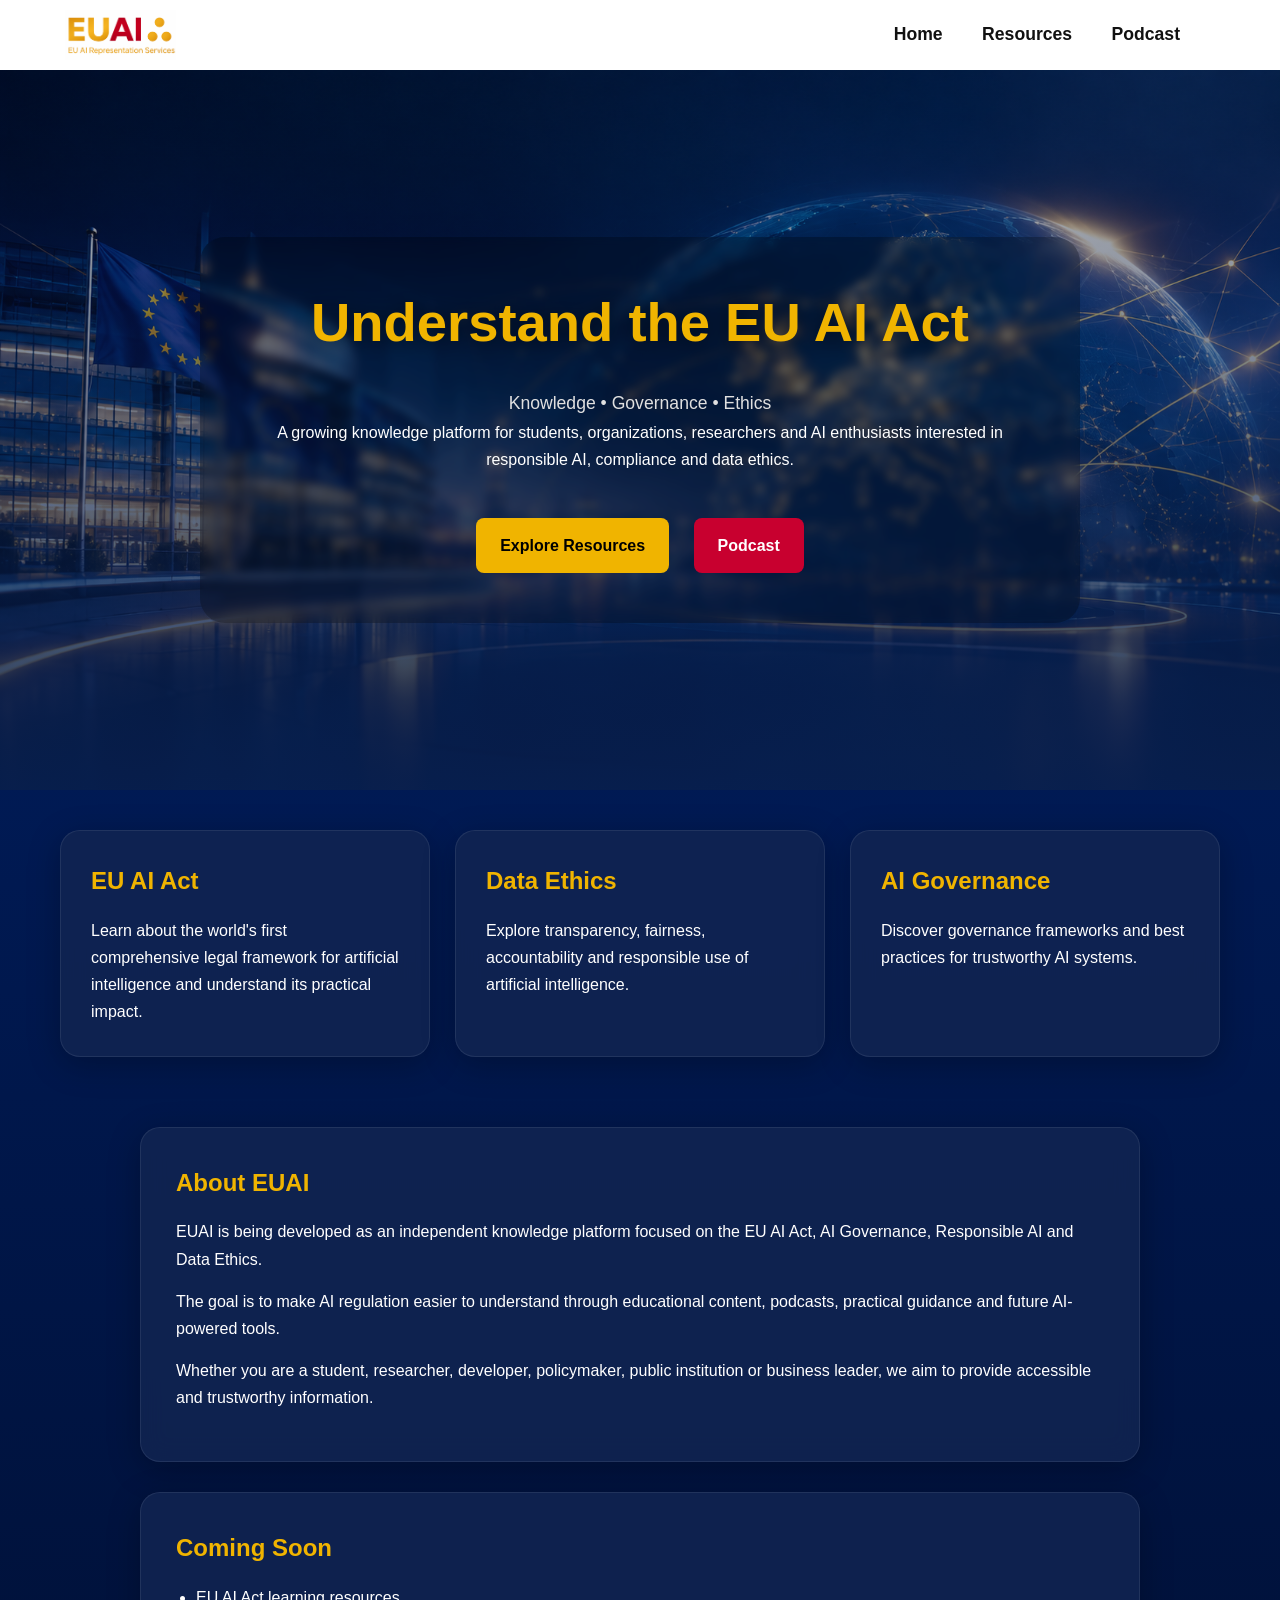
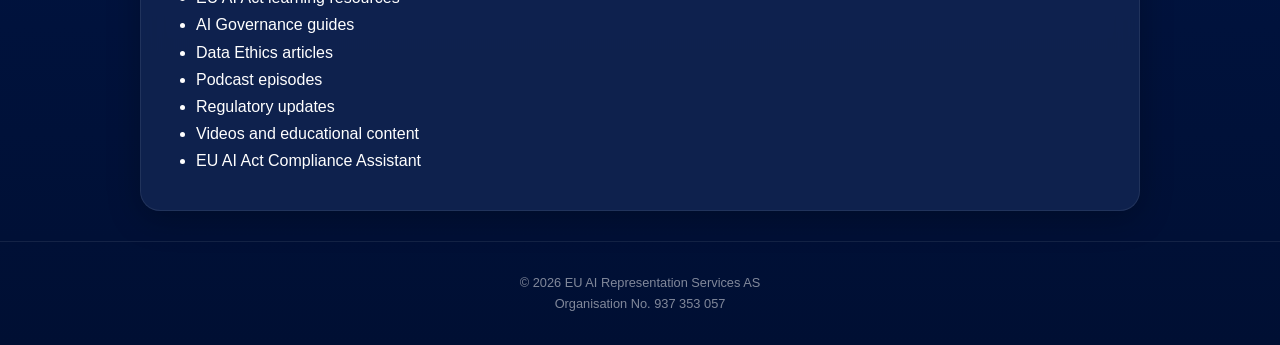
==== index.html @ 20225608 "Improved website styling 3" ====
<!DOCTYPE html>
<html lang="en">

<head>
    <meta charset="UTF-8">
    <meta name="viewport" content="width=device-width, initial-scale=1.0">
    <title>EUAI - Understanding the EU AI Act</title>

    <link rel="stylesheet" href="style.css">
</head>

<body>

    <nav>
        <div class="nav-container">

            <div class="brand">
                <img src="images/Logo.png" alt="EIAI Logo" class="nav-logo">
            </div>

            <div class="menu">

                <a href="index.html">Home</a>

                <a href="resources.html">Resources</a>

                <a href="podcast.html">Podcast</a>

                <a href="contact.html"></a>

            </div>

        </div>
    </nav>

    <header class="hero">

        <div class="hero-content">

            <h1>Understand the EU AI Act</h1>

            <p class="subtitle">
                Knowledge • Governance • Ethics
            </p>

            <p>
                A growing knowledge platform for students, organizations,
                researchers and AI enthusiasts interested in responsible AI,
                compliance and data ethics.
            </p>

            <div class="hero-buttons">

                <a href="resources.html" class="btn-primary">
                    Explore Resources
                </a>

                <a href="resources.html" class="btn-secondary">
                    Podcast
                </a>

            </div>

        </div>

    </header>

    <section class="cards">

        <div class="card">
            <h2>EU AI Act</h2>
            <p>
                Learn about the world's first comprehensive legal framework
                for artificial intelligence and understand its practical impact.
            </p>
        </div>

        <div class="card">
            <h2>Data Ethics</h2>
            <p>
                Explore transparency, fairness, accountability and responsible
                use of artificial intelligence.
            </p>
        </div>

        <div class="card">
            <h2>AI Governance</h2>
            <p>
                Discover governance frameworks and best practices for
                trustworthy AI systems.
            </p>
        </div>

    </section>

    <section class="content">

        <h2>About EUAI</h2>

        <p>
            EUAI is being developed as an independent knowledge platform focused
            on the EU AI Act, AI Governance, Responsible AI and Data Ethics.
        </p>

        <p>
            The goal is to make AI regulation easier to understand through
            educational content, podcasts, practical guidance and future
            AI-powered tools.
        </p>

        <p>
            Whether you are a student, researcher, developer, policymaker,
            public institution or business leader, we aim to provide
            accessible and trustworthy information.
        </p>

    </section>

    <section class="content">

        <h2>Coming Soon</h2>

        <ul>
            <li>EU AI Act learning resources</li>
            <li>AI Governance guides</li>
            <li>Data Ethics articles</li>
            <li>Podcast episodes</li>
            <li>Regulatory updates</li>
            <li>Videos and educational content</li>
            <li>EU AI Act Compliance Assistant</li>
        </ul>

    </section>

    <footer>
        <p>© 2026 EU AI Representation Services AS</p>
        <p>Organisation No. 937 353 057</p>
    </footer>


</body>

</html>
---- style.css ----
* {
    margin: 0;
    padding: 0;
    box-sizing: border-box;
}

body {
    font-family: "Segoe UI", Arial, sans-serif;

    background: linear-gradient(
        180deg,
        #00133d 0%,
        #001a54 40%,
        #000f33 100%
    );

    color: white;

    line-height: 1.7;
}

/* NAVIGATION */

nav {
    background: #ffffff;
}

.nav-container {
    max-width: 1200px;
    margin: auto;
    padding: 10px 25px;

    display: flex;
    justify-content: space-between;
    align-items: center;
}

.nav-logo {
    height: 50px;
    width: auto;

    display: block;
}

.menu a {
    text-decoration: none;
    color: #111111;
    margin-left: 35px;
    font-weight: 600;
    font-size: 1.1rem;
}

/* HERO */

.hero {
    min-height: 80vh;

    display: flex;
    justify-content: center;
    align-items: center;

    text-align: center;

    background-image:
        linear-gradient(
            rgba(0,0,0,0.25),
            rgba(8,32,80,0.9)
        ),
        url("images/Bakgrunn.png");

    background-size: cover;
    background-position: center;
    background-repeat: no-repeat;

    padding: 80px 20px;
}

.hero-content {
    background: rgba(0, 0, 0, 0.25);

    padding: 40px;

    border-radius: 25px;

    backdrop-filter: blur(4px);
}

.hero h1 {
    font-size: 3.4rem;
    color: #f0b400;
    margin-bottom: 20px;

    text-shadow: 0 2px 20px rgba(0,0,0,0.5);
}

.subtitle {
    font-size: 1.1rem;
    color: #e0e0e0;
    margin-bottom: 20px;
}

.hero p {
    max-width: 800px;
    margin: auto;
}

/* BUTTONS */

.hero-buttons {
    margin-top: 35px;
}

.btn-primary,
.btn-secondary {
    display: inline-block;

    padding: 14px 24px;

    text-decoration: none;

    border-radius: 8px;

    margin: 10px;

    font-weight: bold;
}

.btn-primary {
    background: #f0b400;
    color: black;
}

.btn-secondary {
    background: #c8002f;
    color: white;
}

/* CARDS */

.cards {
    max-width: 1200px;
    margin: auto;

    display: grid;
    grid-template-columns: repeat(auto-fit, minmax(250px, 1fr));

    gap: 25px;

    padding: 40px 20px;
}

.card {
    background: rgba(17, 37, 82, 0.85);

    backdrop-filter: blur(12px);

    border: 1px solid rgba(255, 255, 255, 0.08);

    padding: 30px;

    border-radius: 20px;

    box-shadow: 0 8px 32px rgba(0, 0, 0, 0.25);

    color: white;
}

.card h2 {
    color: #f0b400;
    margin-bottom: 15px;
}

/* CONTENT */

.content {
    max-width: 1000px;

    margin: 30px auto;

    padding: 35px;

    background: rgba(17, 37, 82, 0.85);

    backdrop-filter: blur(12px);

    border-radius: 20px;

    border: 1px solid rgba(255,255,255,0.08);

    box-shadow: 0 8px 32px rgba(0,0,0,0.25);

    color: white;
}

.content h2 {
    color: #f0b400;
    margin-bottom: 15px;
}

.content p {
    margin-bottom: 15px;
}

.content ul {
    padding-left: 20px;
}

/* FOOTER */

footer {
    text-align: center;

    color: rgba(255,255,255,0.5);

    font-size: 0.8rem;

    padding: 30px 20px;

    border-top: 1px solid rgba(255,255,255,0.08);
}

@media (max-width: 768px) {

    .hero h1 {
        font-size: 2rem;
    }

    .subtitle {
        font-size: 1rem;
    }

    .nav-container {
        flex-direction: column;
        text-align: center;
    }

    .menu {
        margin-top: 15px;
    }

    .menu a {
        display: inline-block;
        margin: 8px;
    }

    .hero-buttons a {
        display: block;
        margin: 5px auto;
        width: 150px;
    }

}
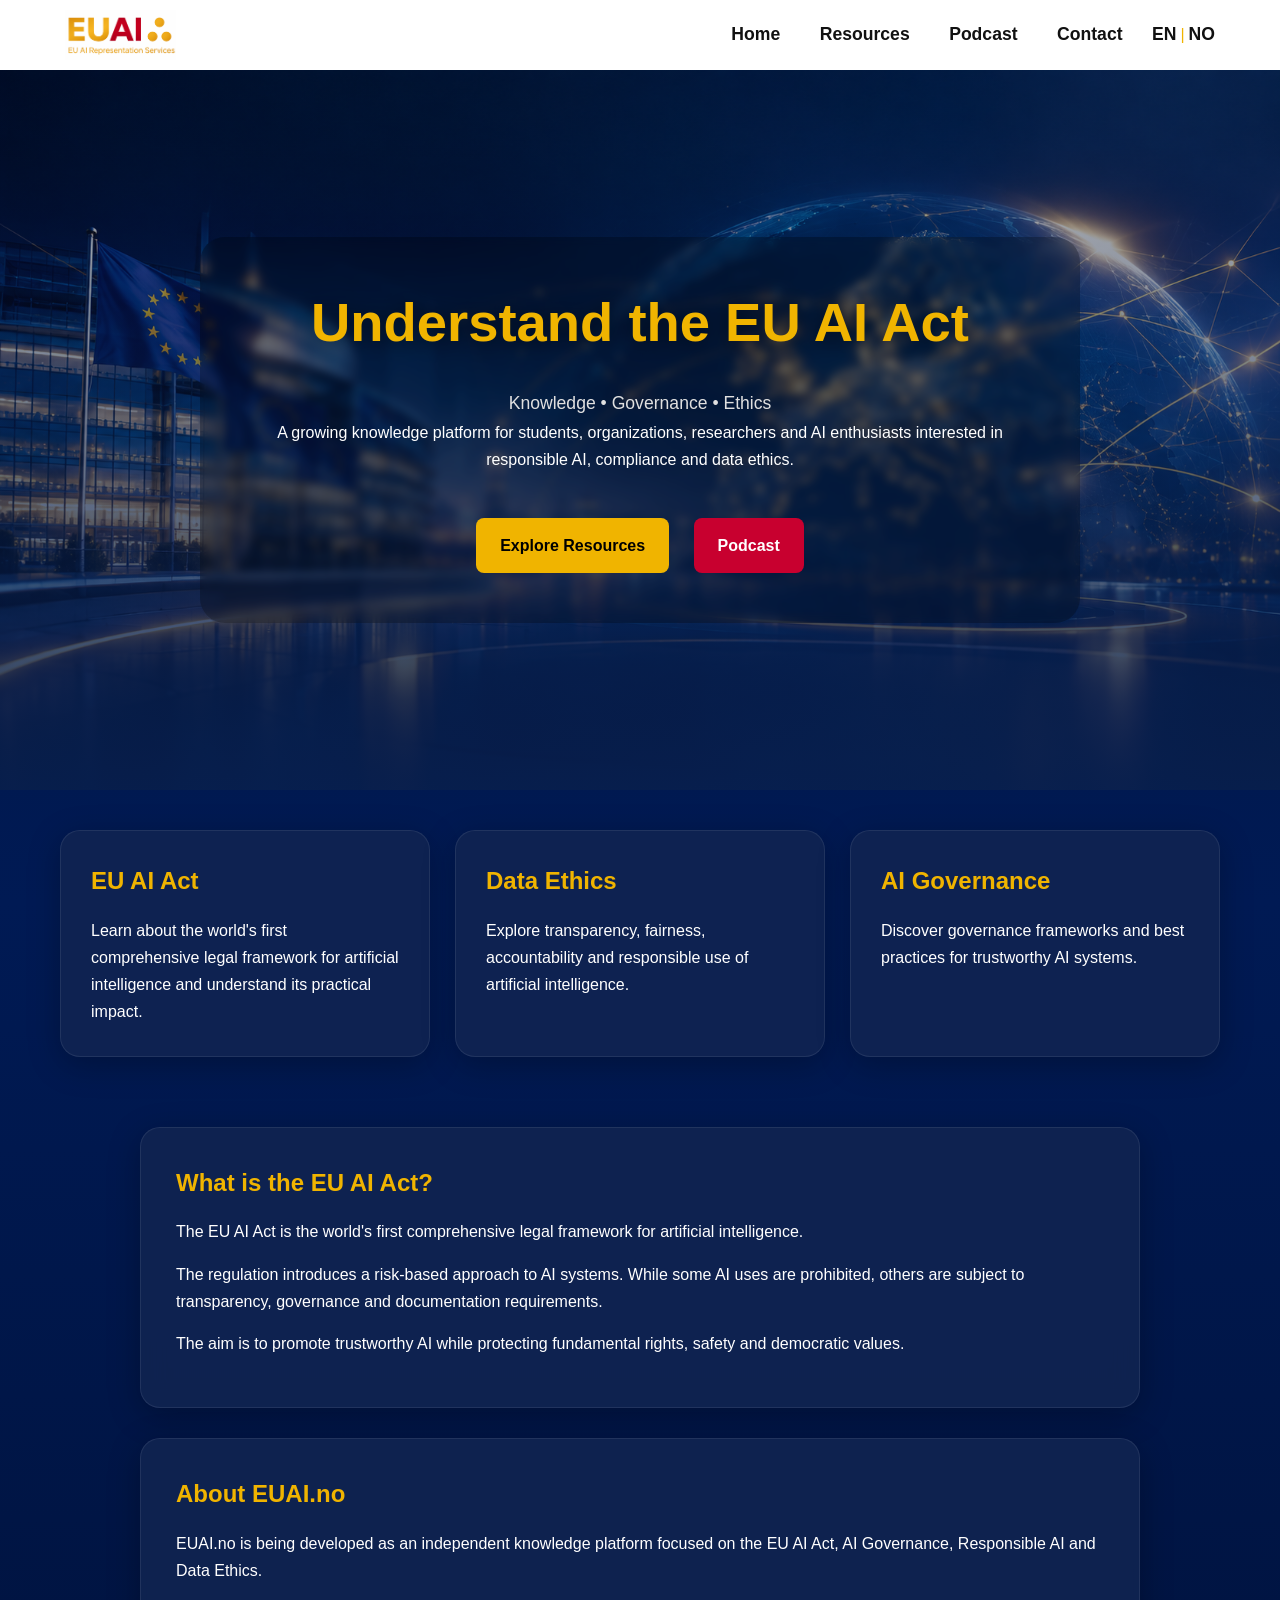
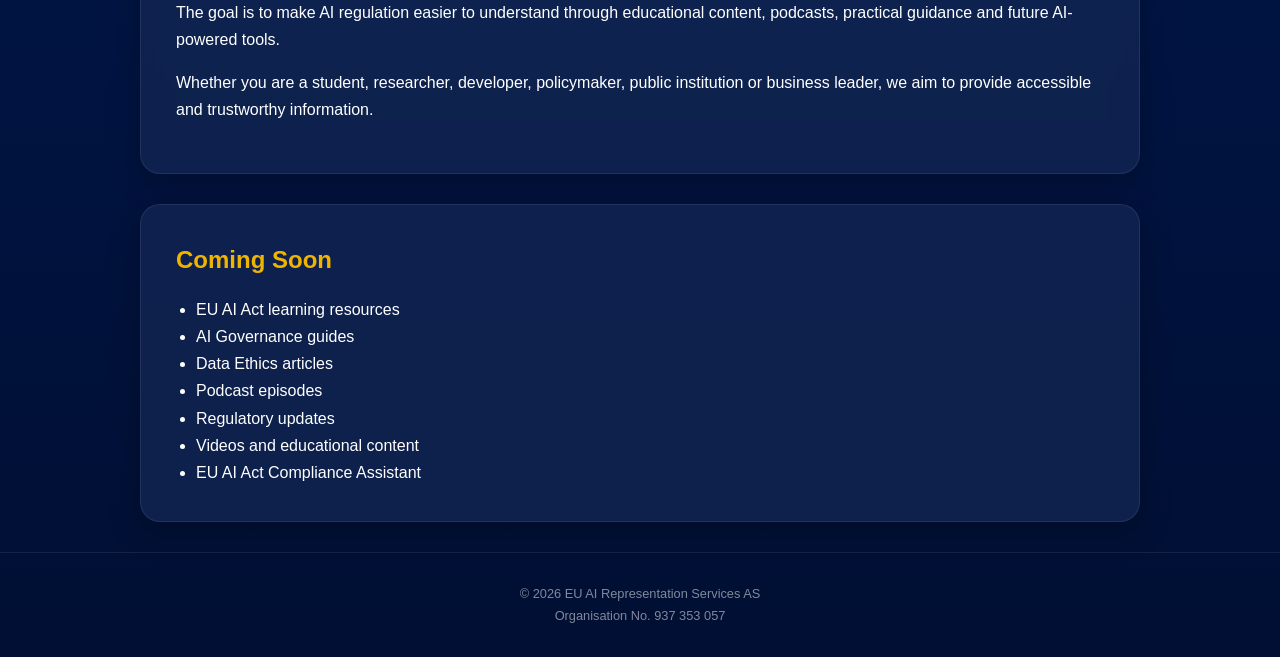
==== commit cd057165: "Added Norwegian homepage" ====
--- a/index.html
+++ b/index.html
@@ -26,9 +26,15 @@
 
                 <a href="podcast.html">Podcast</a>
 
-                <a href="contact.html"></a>
+                <a href="contact.html">Contact</a>
 
-            </div>
+                <span class="language-switch">
+                 <a href="index.html">EN</a>
+                 <span class="separator">|</span>
+                 <a href="index-no.html">NO</a>
+                </span>
+
+            </div> 
 
         </div>
     </nav>
@@ -95,10 +101,32 @@
 
     <section class="content">
 
-        <h2>About EUAI</h2>
+        <h2>What is the EU AI Act?</h2>
 
         <p>
-            EUAI is being developed as an independent knowledge platform focused
+            The EU AI Act is the world's first comprehensive legal framework
+            for artificial intelligence.
+        </p>
+
+        <p>
+            The regulation introduces a risk-based approach to AI systems.
+            While some AI uses are prohibited, others are subject to
+            transparency, governance and documentation requirements.
+        </p>
+
+        <p>
+            The aim is to promote trustworthy AI while protecting
+            fundamental rights, safety and democratic values.
+        </p>
+
+    </section>
+
+    <section class="content">
+
+        <h2>About EUAI.no</h2>
+
+        <p>
+            EUAI.no is being developed as an independent knowledge platform focused
             on the EU AI Act, AI Governance, Responsible AI and Data Ethics.
         </p>
 
--- a/style.css
+++ b/style.css
@@ -219,6 +219,23 @@
     border-top: 1px solid rgba(255,255,255,0.08);
 }
 
+.language-switch {
+    display: inline-flex;
+    align-items: center;
+    gap: 4px;
+
+    margin-left: 25px;
+}
+
+.language-switch a {
+    margin-left: 0;
+}
+
+.separator {
+    color: #f0b400;
+}
+
+
 @media (max-width: 768px) {
 
     .hero h1 {
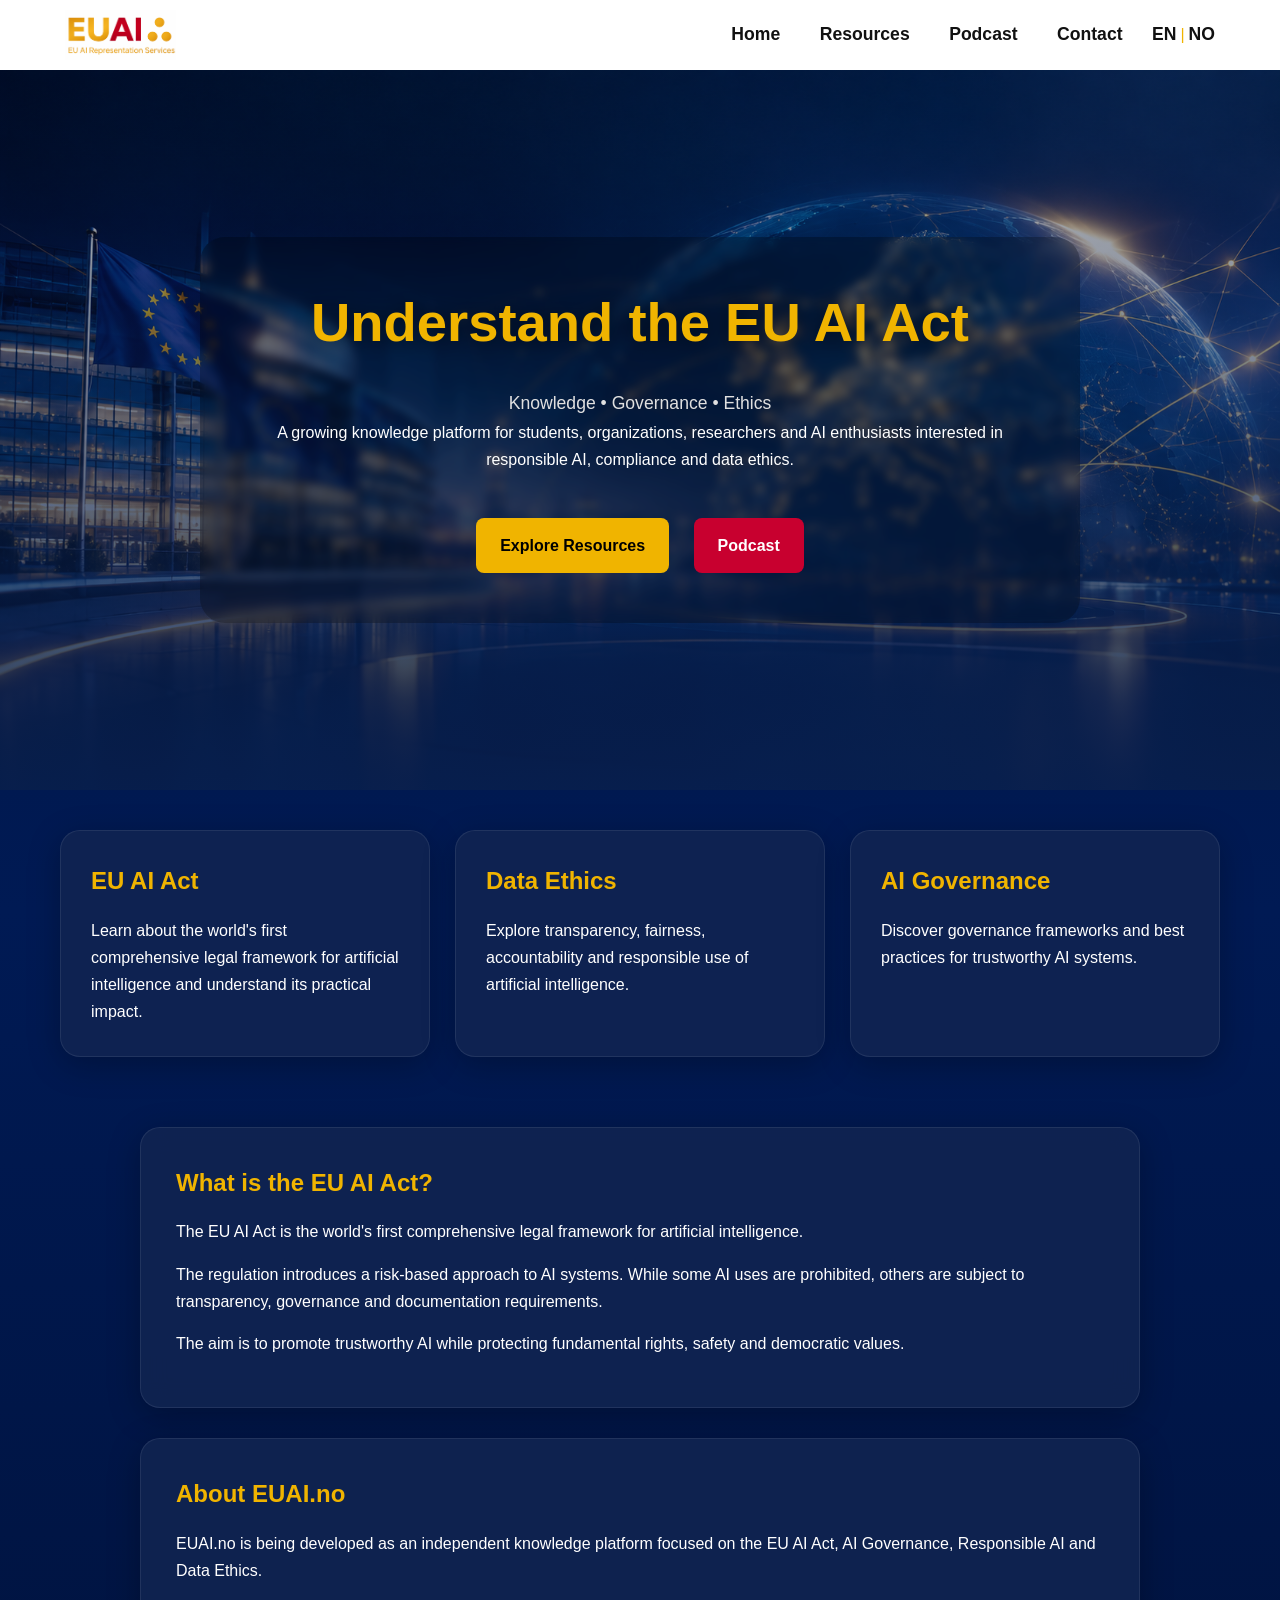
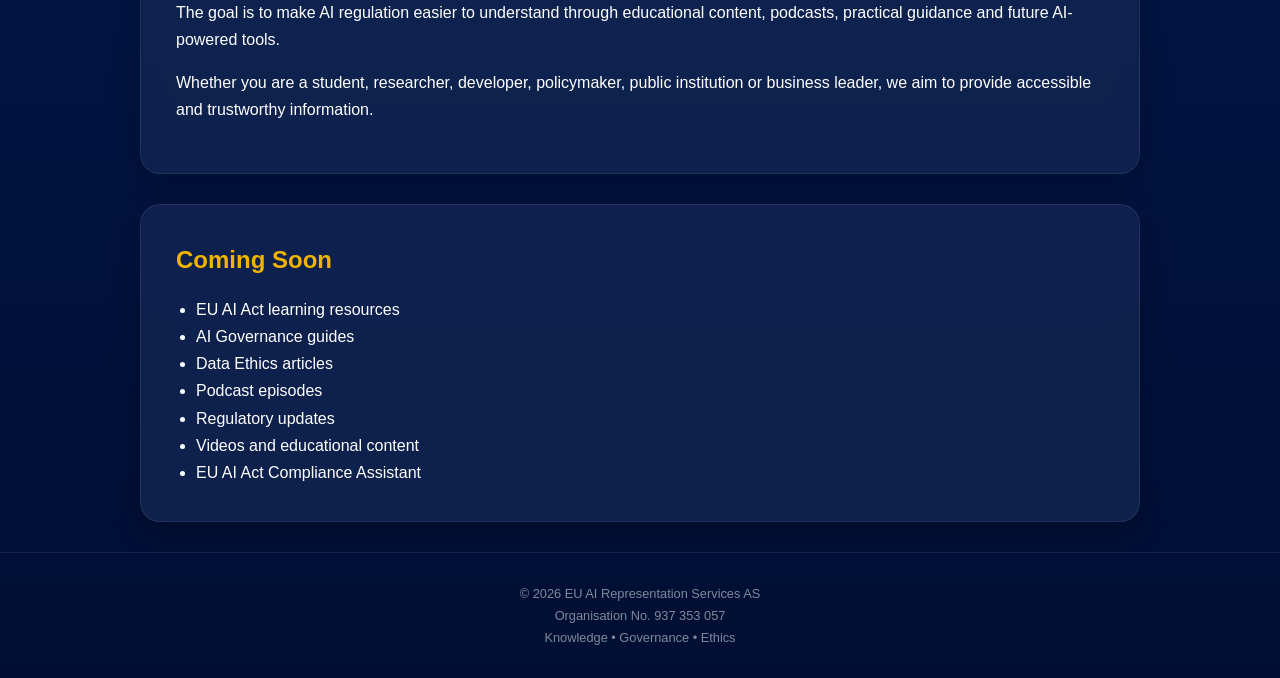
==== commit 35380857: "Added Norwegian homepage and EU AI Act section" ====
--- a/index.html
+++ b/index.html
@@ -61,7 +61,7 @@
                     Explore Resources
                 </a>
 
-                <a href="resources.html" class="btn-secondary">
+                <a href="podcast.html" class="btn-secondary">
                     Podcast
                 </a>
 
@@ -163,6 +163,7 @@
     <footer>
         <p>© 2026 EU AI Representation Services AS</p>
         <p>Organisation No. 937 353 057</p>
+        <p>Knowledge • Governance • Ethics</p>
     </footer>
 
 
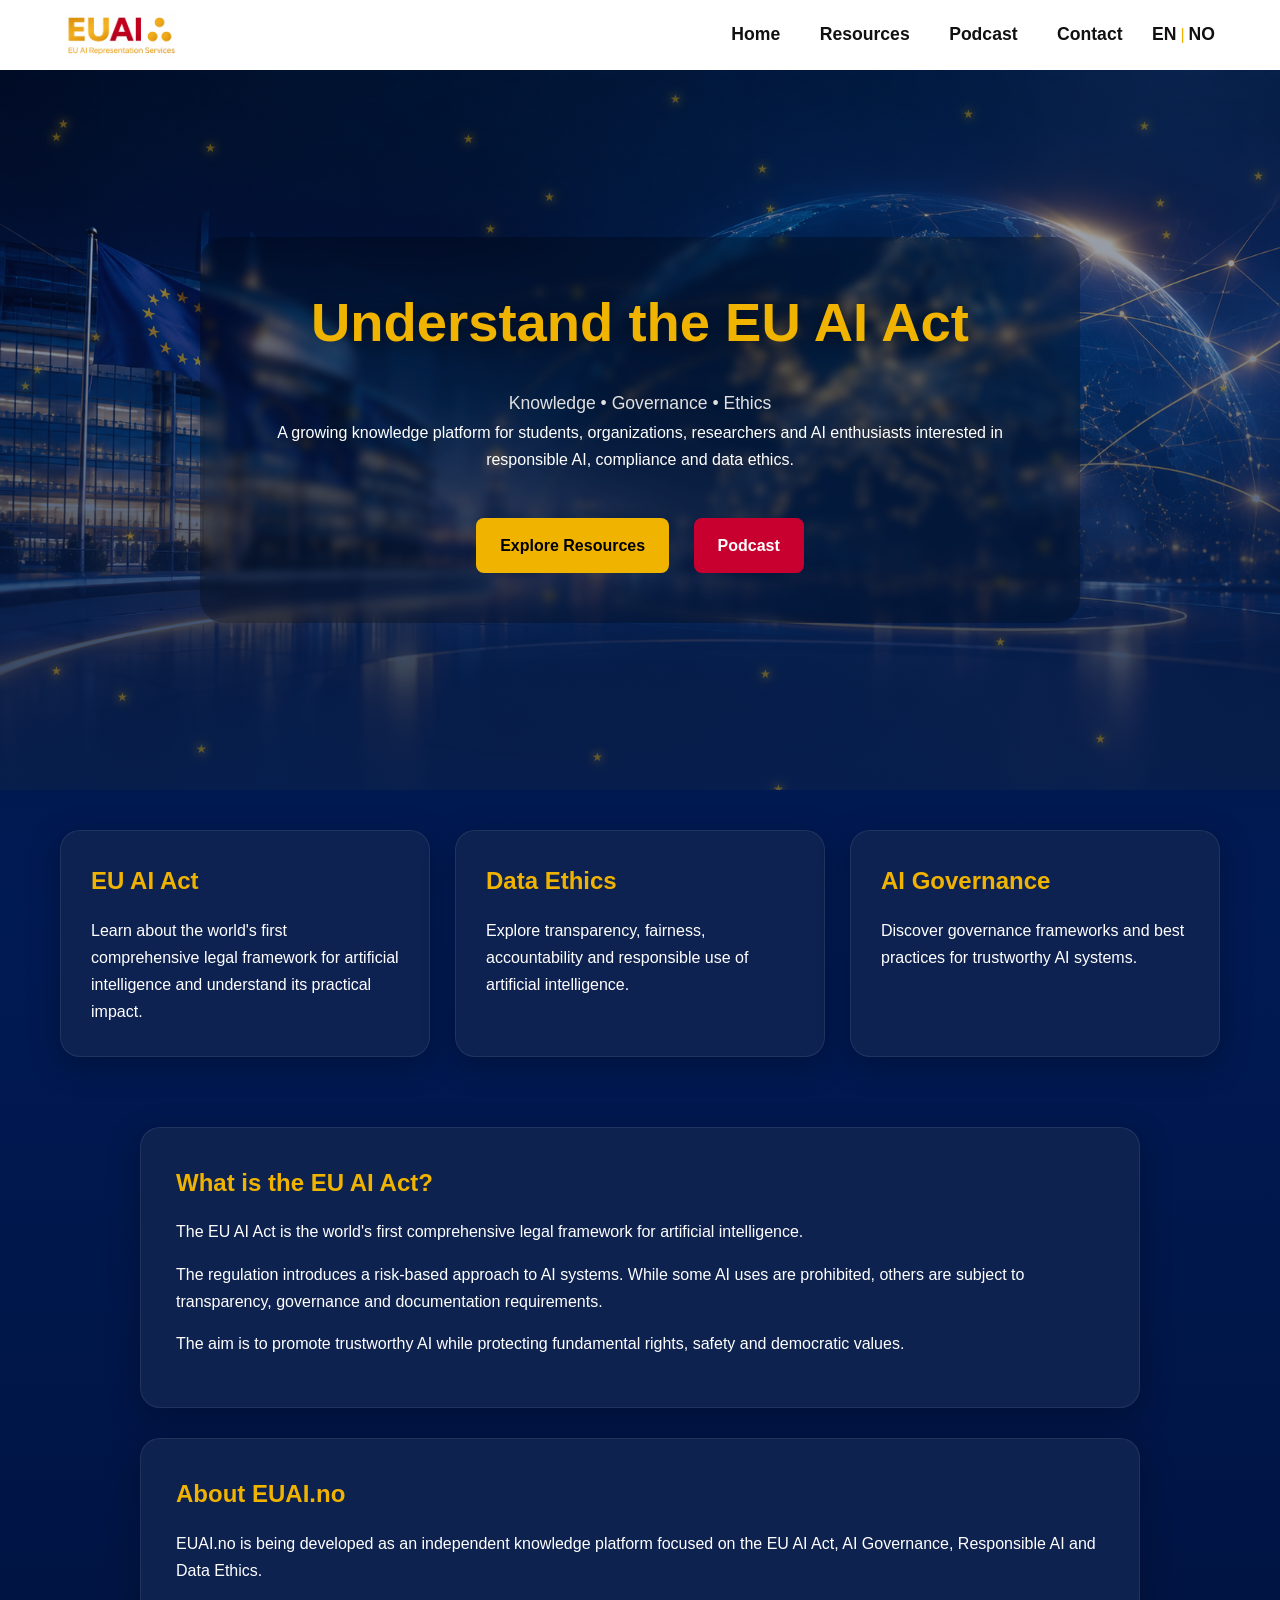
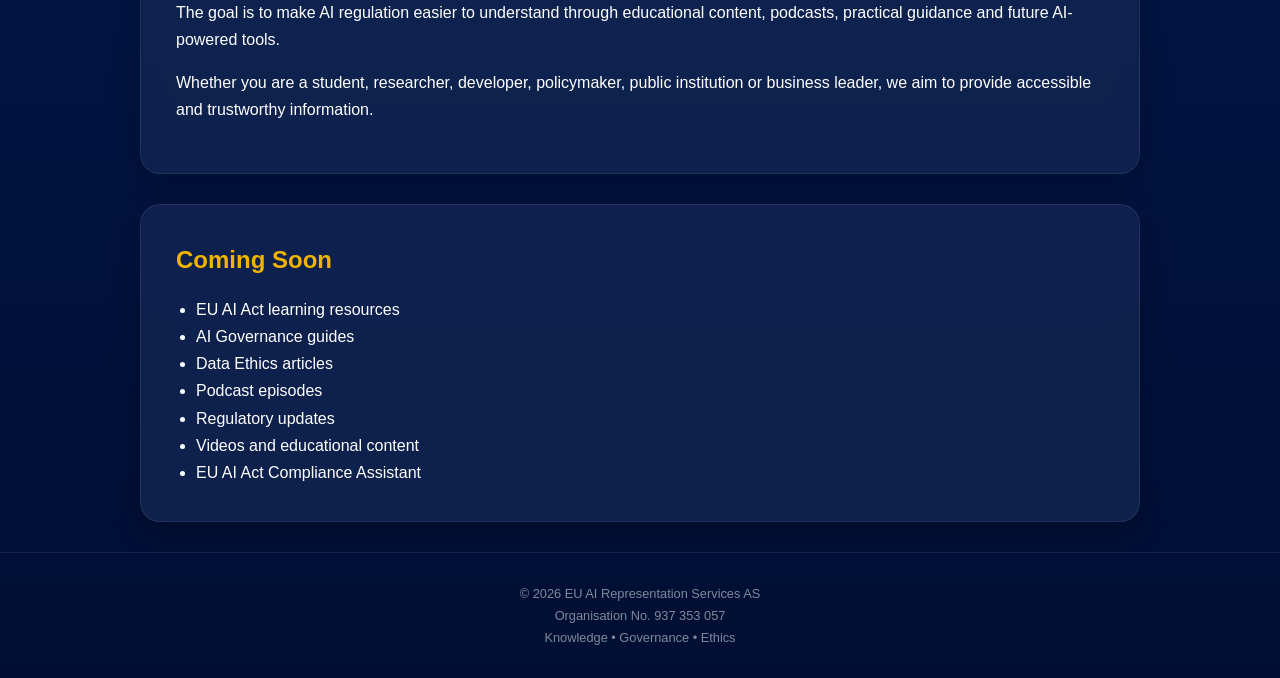
==== commit 9606e6cc: "Added animated EU stars and Norwegian homepage" ====
--- a/index.html
+++ b/index.html
@@ -41,6 +41,8 @@
 
     <header class="hero">
 
+        <div id="particles"></div>
+        
         <div class="hero-content">
 
             <h1>Understand the EU AI Act</h1>
@@ -166,6 +168,35 @@
         <p>Knowledge • Governance • Ethics</p>
     </footer>
 
+<script>
+
+const container =
+document.getElementById("particles");
+
+for (let i = 0; i < 40; i++) {
+
+    const particle =
+    document.createElement("div");
+
+    particle.classList.add("particle");
+    particle.innerHTML = "★";
+
+    particle.style.left =
+        Math.random() * 100 + "%";
+
+    particle.style.top =
+        Math.random() * 100 + "%";
+
+    particle.style.animationDuration =
+        (6 + Math.random() * 10) + "s";
+
+    particle.style.animationDelay =
+        Math.random() * 5 + "s";
+
+    container.appendChild(particle);
+}
+
+</script>
 
 </body>
 
--- a/style.css
+++ b/style.css
@@ -53,6 +53,8 @@
 /* HERO */
 
 .hero {
+    position: relative;
+
     min-height: 80vh;
 
     display: flex;
@@ -73,9 +75,28 @@
     background-repeat: no-repeat;
 
     padding: 80px 20px;
+
+    overflow: hidden;
+}
+#particles {
+    position: absolute;
+
+    top: 0;
+    left: 0;
+
+    width: 100%;
+    height: 100%;
+
+    z-index: 1;
+
+    pointer-events: none;
 }
 
 .hero-content {
+    position: relative;
+
+    z-index: 2;
+
     background: rgba(0, 0, 0, 0.25);
 
     padding: 40px;
@@ -266,4 +287,43 @@
         width: 150px;
     }
 
+}
+.particle {
+
+    position: absolute;
+
+    color: #f0b400;
+
+    font-size: 12px;
+
+    text-shadow:
+        0 0 8px #f0b400,
+        0 0 16px #f0b400;
+
+    opacity: 0.4;
+
+    animation: floatParticle linear infinite;
+}
+@keyframes floatParticle {
+
+    0% {
+        transform:
+            translateY(0px)
+            scale(1);
+
+        opacity: 0.2;
+    }
+
+    50% {
+        opacity: 0.5;
+    }
+
+    100% {
+        transform:
+            translateY(-50px)
+            scale(1.3);
+
+        opacity: 0.1;
+    }
+
 }
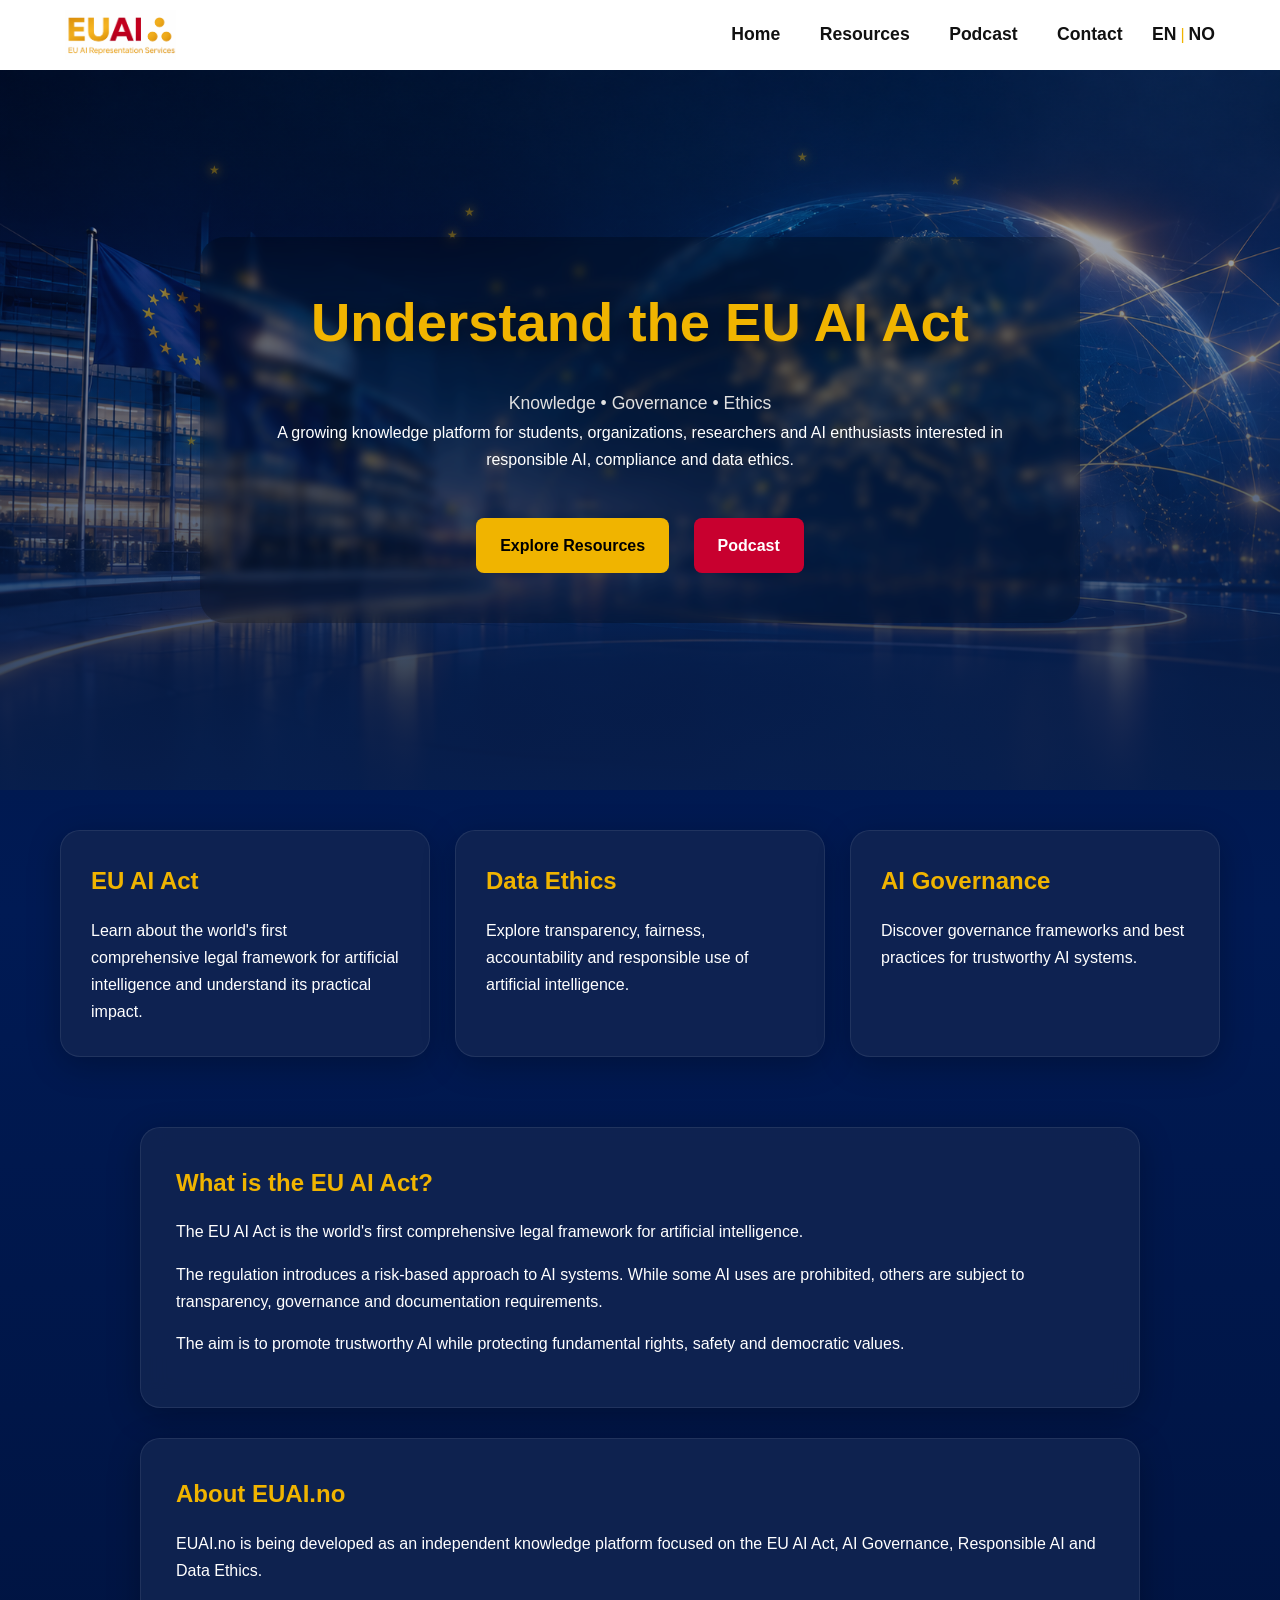
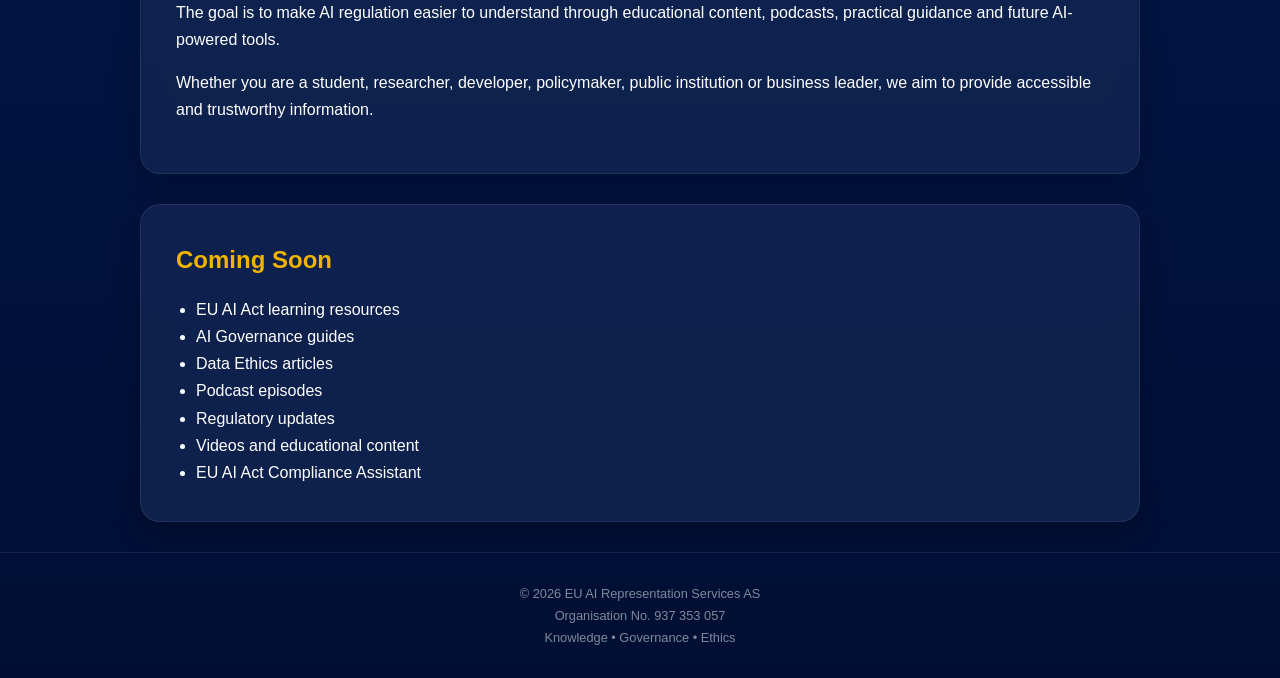
==== commit daf286bf: "Added EU star animation and Norwegian version" ====
--- a/index.html
+++ b/index.html
@@ -173,7 +173,7 @@
 const container =
 document.getElementById("particles");
 
-for (let i = 0; i < 40; i++) {
+for (let i = 0; i < 23; i++){
 
     const particle =
     document.createElement("div");
@@ -182,10 +182,10 @@
     particle.innerHTML = "★";
 
     particle.style.left =
-        Math.random() * 100 + "%";
+        (14 + Math.random() * 68) + "%";
 
     particle.style.top =
-        Math.random() * 100 + "%";
+        (10 + Math.random() * 50) + "%";
 
     particle.style.animationDuration =
         (6 + Math.random() * 10) + "s";
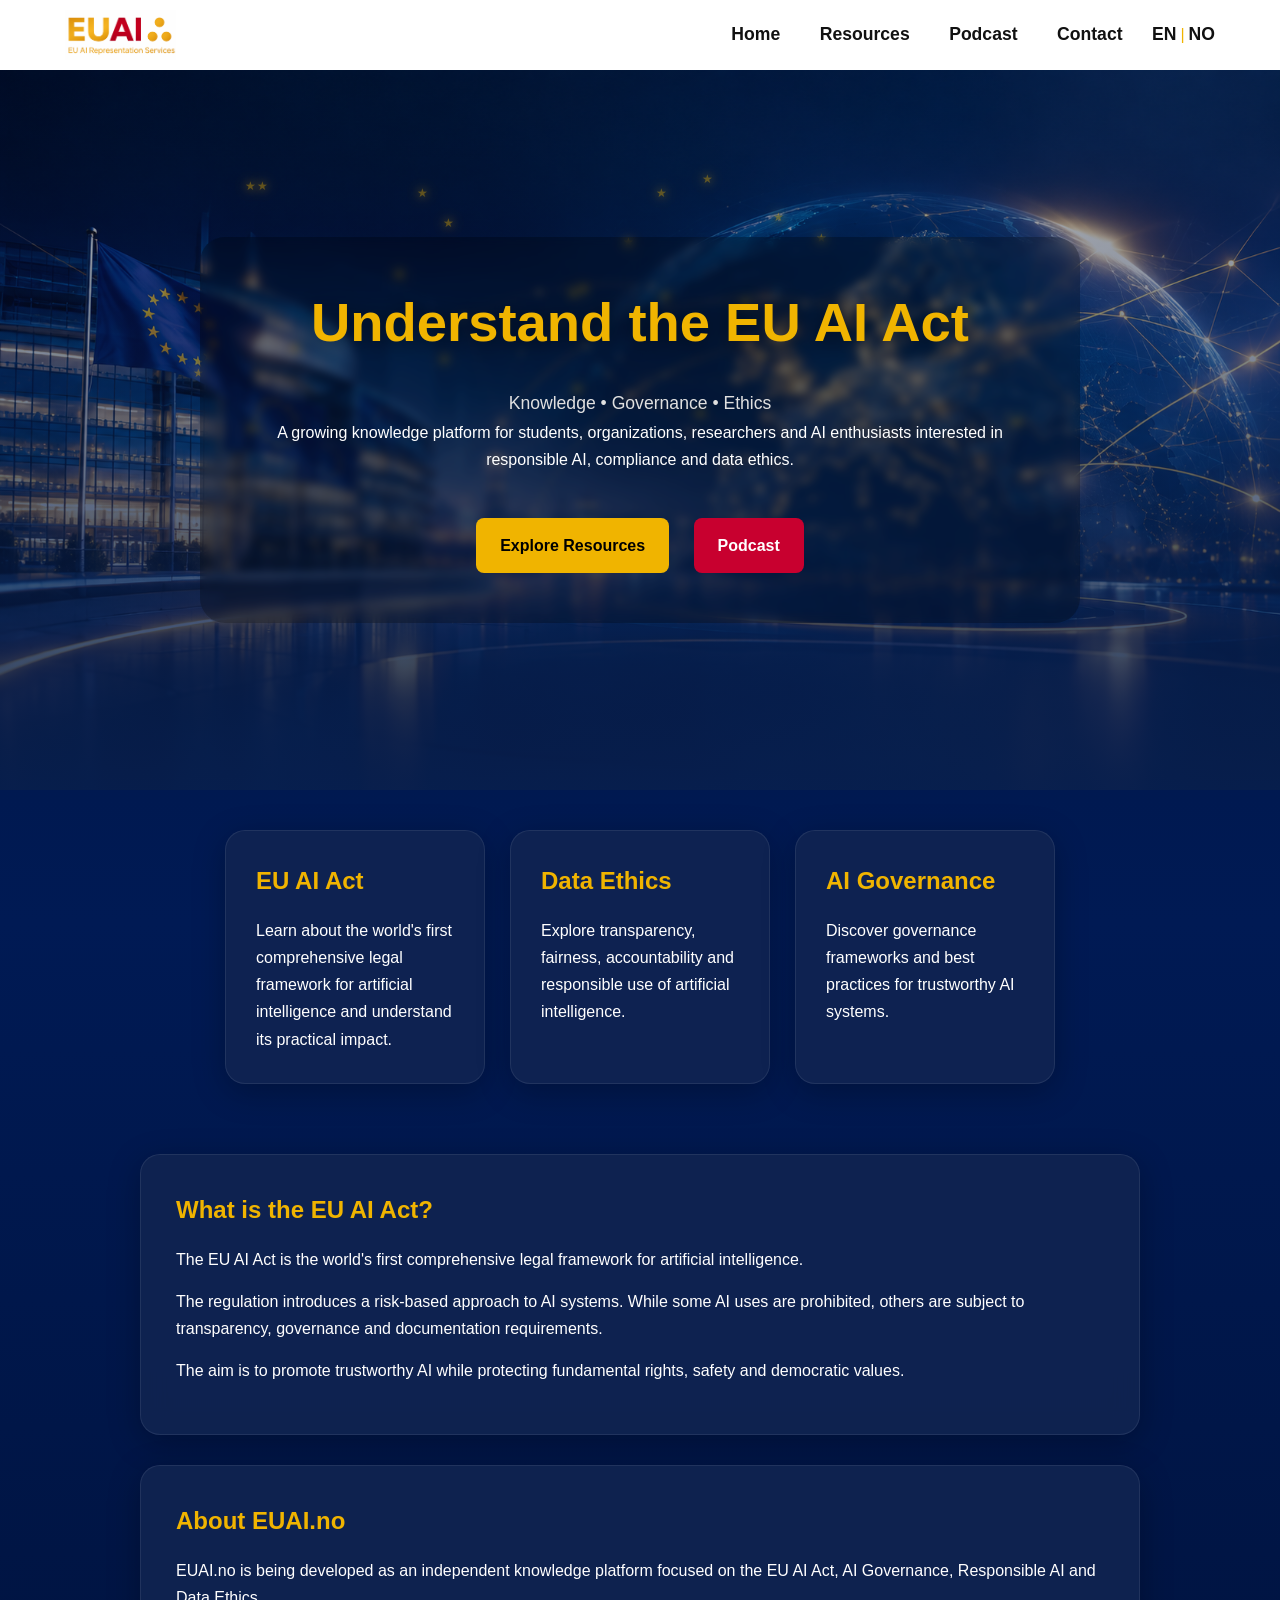
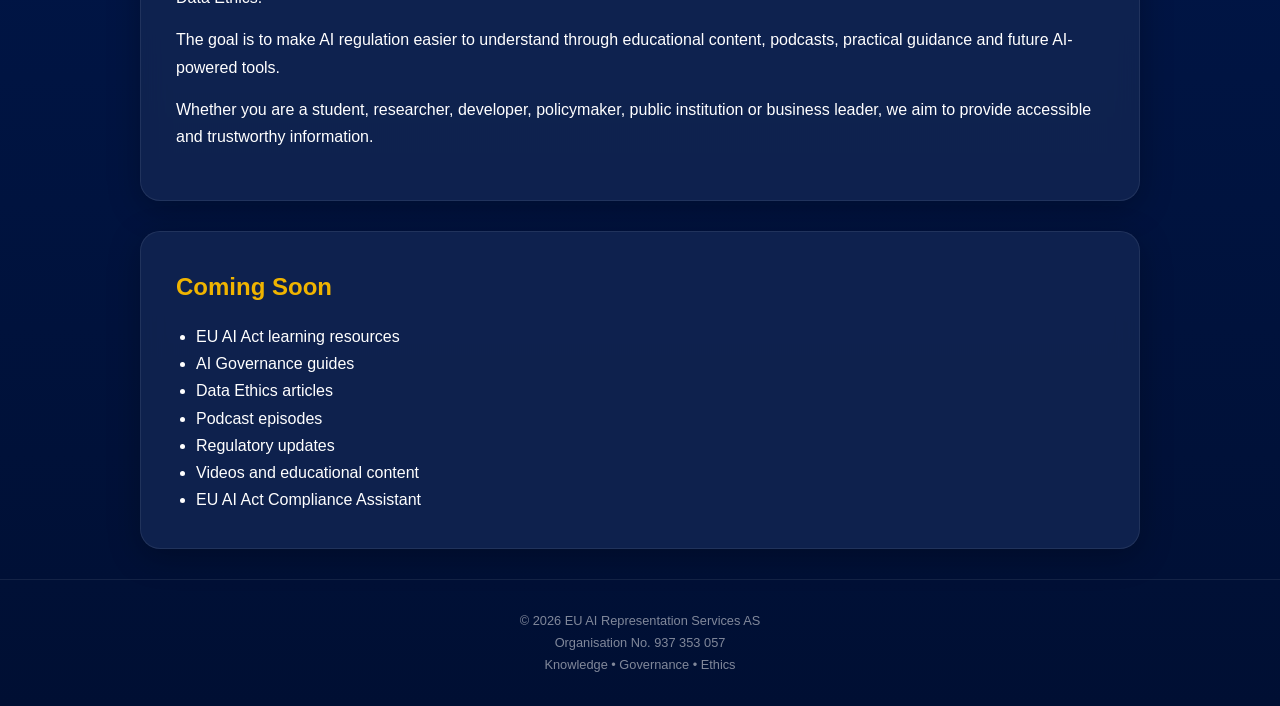
==== commit 1fd780cc: "Added favicon" ====
--- a/index.html
+++ b/index.html
@@ -7,6 +7,9 @@
     <title>EUAI - Understanding the EU AI Act</title>
 
     <link rel="stylesheet" href="style.css">
+    <link rel="icon"
+        type="image/png"
+        href="images/favicon.png">
 </head>
 
 <body>
--- a/style.css
+++ b/style.css
@@ -159,18 +159,26 @@
 /* CARDS */
 
 .cards {
+
     max-width: 1200px;
+
     margin: auto;
 
-    display: grid;
-    grid-template-columns: repeat(auto-fit, minmax(250px, 1fr));
+    padding: 40px 20px;
+
+    display: flex;
+
+    justify-content: center;
+
+    flex-wrap: wrap;
 
     gap: 25px;
-
-    padding: 40px 20px;
 }
 
 .card {
+
+    width: 260px;
+
     background: rgba(17, 37, 82, 0.85);
 
     backdrop-filter: blur(12px);
@@ -325,5 +333,71 @@
 
         opacity: 0.1;
     }
-
+}
+.card-link {
+    text-decoration: none;
+    color: inherit;
+    display: block;
+}
+.card-link:hover .card {
+
+    transform: translateY(-8px);
+
+    border-color: #f0b400;
+
+    box-shadow:
+        0 12px 40px rgba(240,180,0,0.20);
+
+    transition: all 0.3s ease;
+}
+.read-more {
+
+    color: #f0b400;
+
+    font-weight: bold;
+
+    margin-top: 20px;
+
+    letter-spacing: 0.5px;
+}
+.content-center {
+    text-align: center;
+}
+.resources-hero {
+
+    min-height: 30vh;
+
+    padding: 40px 20px;
+
+    background-image: none;
+
+    background:
+        linear-gradient(
+            180deg,
+            #00133d 0%,
+            #001a54 40%,
+            #000f33 100%
+        );
+}
+
+.resources-hero .hero-content {
+
+    padding: 20px 35px;
+}
+
+.resources-hero h1 {
+
+    font-size: 2.5rem;
+}
+.resources-intro {
+
+    max-width: 800px;
+
+    padding: 25px;
+
+    margin: 20px auto;
+}
+.content-center h2,
+.content-center p {
+    text-align: center;
 }
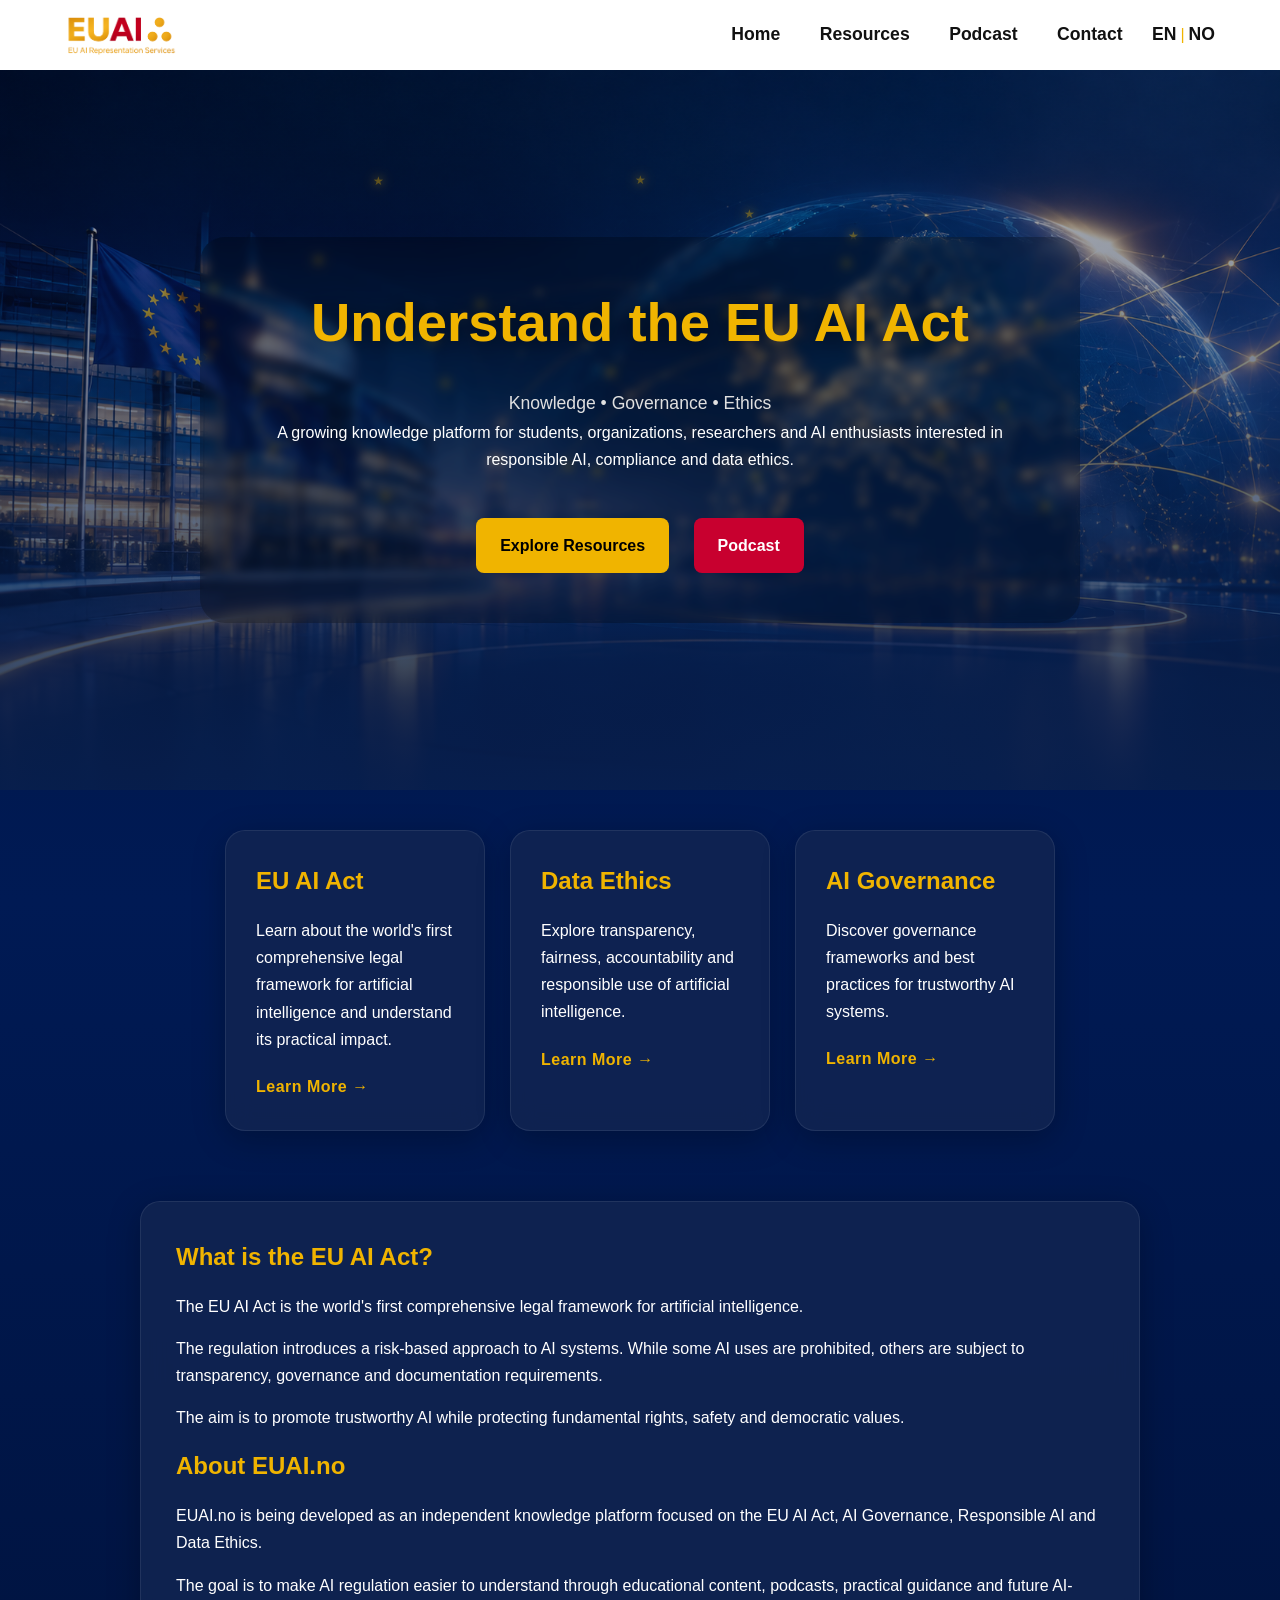
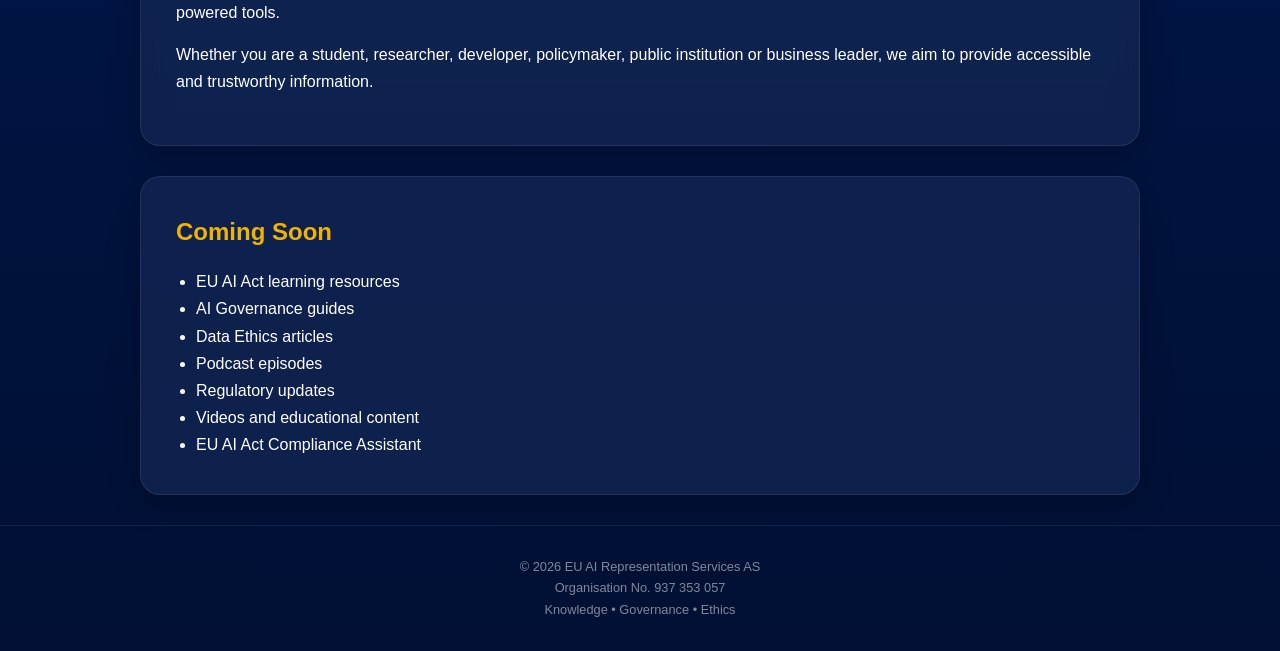
==== commit c91b6e24: "Added EU AI Act learning page and homepage navigation" ====
--- a/index.html
+++ b/index.html
@@ -18,7 +18,11 @@
         <div class="nav-container">
 
             <div class="brand">
-                <img src="images/Logo.png" alt="EIAI Logo" class="nav-logo">
+                <a href="index.html">
+                    <img src="images/Logo.png"
+                     alt="EUAI Logo"
+                     class="nav-logo">
+                </a>
             </div>
 
             <div class="menu">
@@ -76,32 +80,45 @@
 
     </header>
 
-    <section class="cards">
-
+<section class="cards">
+
+    <a href="eu-ai-act.html" class="card-link">
         <div class="card">
             <h2>EU AI Act</h2>
             <p>
                 Learn about the world's first comprehensive legal framework
                 for artificial intelligence and understand its practical impact.
             </p>
-        </div>
-
+            <p class="read-more">
+                Learn More →
+            </p>
+        </div>
+    </a>
+
+    <a href="data-ethics.html" class="card-link">
         <div class="card">
             <h2>Data Ethics</h2>
             <p>
                 Explore transparency, fairness, accountability and responsible
                 use of artificial intelligence.
             </p>
-        </div>
-
+            <p class="read-more">
+                Learn More →
+            </p>
+        </div>
+    </a>
+    <a href="ai-governance.html" class="card-link">
         <div class="card">
             <h2>AI Governance</h2>
             <p>
                 Discover governance frameworks and best practices for
                 trustworthy AI systems.
             </p>
-        </div>
-
+            <p class="read-more">
+                Learn More →
+            </p>
+        </div>
+    </a>
     </section>
 
     <section class="content">
@@ -124,9 +141,7 @@
             fundamental rights, safety and democratic values.
         </p>
 
-    </section>
-
-    <section class="content">
+
 
         <h2>About EUAI.no</h2>
 
--- a/style.css
+++ b/style.css
@@ -400,4 +400,84 @@
 .content-center h2,
 .content-center p {
     text-align: center;
+}
+form {
+
+    display: flex;
+
+    flex-direction: column;
+
+    gap: 15px;
+}
+input,
+textarea {
+
+    width: 100%;
+
+    padding: 15px;
+
+    border-radius: 10px;
+
+    border: 1px solid rgba(255,255,255,0.1);
+
+    background: rgba(255,255,255,0.05);
+
+    color: white;
+
+    font-size: 1rem;
+}
+input::placeholder,
+textarea::placeholder {
+
+    color: rgba(255,255,255,0.6);
+}
+textarea {
+
+    resize: vertical;
+}
+form .btn-primary {
+
+    width: fit-content;
+
+    border: none;
+
+    cursor: pointer;
+}
+form {
+
+    display: flex !important;
+
+    flex-direction: column !important;
+
+    width: 100%;
+}
+
+form input,
+form textarea {
+
+    width: 100% !important;
+}
+
+form button {
+
+    width: 100%;
+}
+blockquote {
+
+    margin: 25px 0 25px 25px;
+
+    padding-left: 20px;
+
+    border-left: 3px solid #f0b400;
+
+    font-size: 1.0rem;
+
+    font-style: italic;
+
+    line-height: 1.8;
+
+    color: white;
+}
+.cards .card {
+    height: 100%;
 }
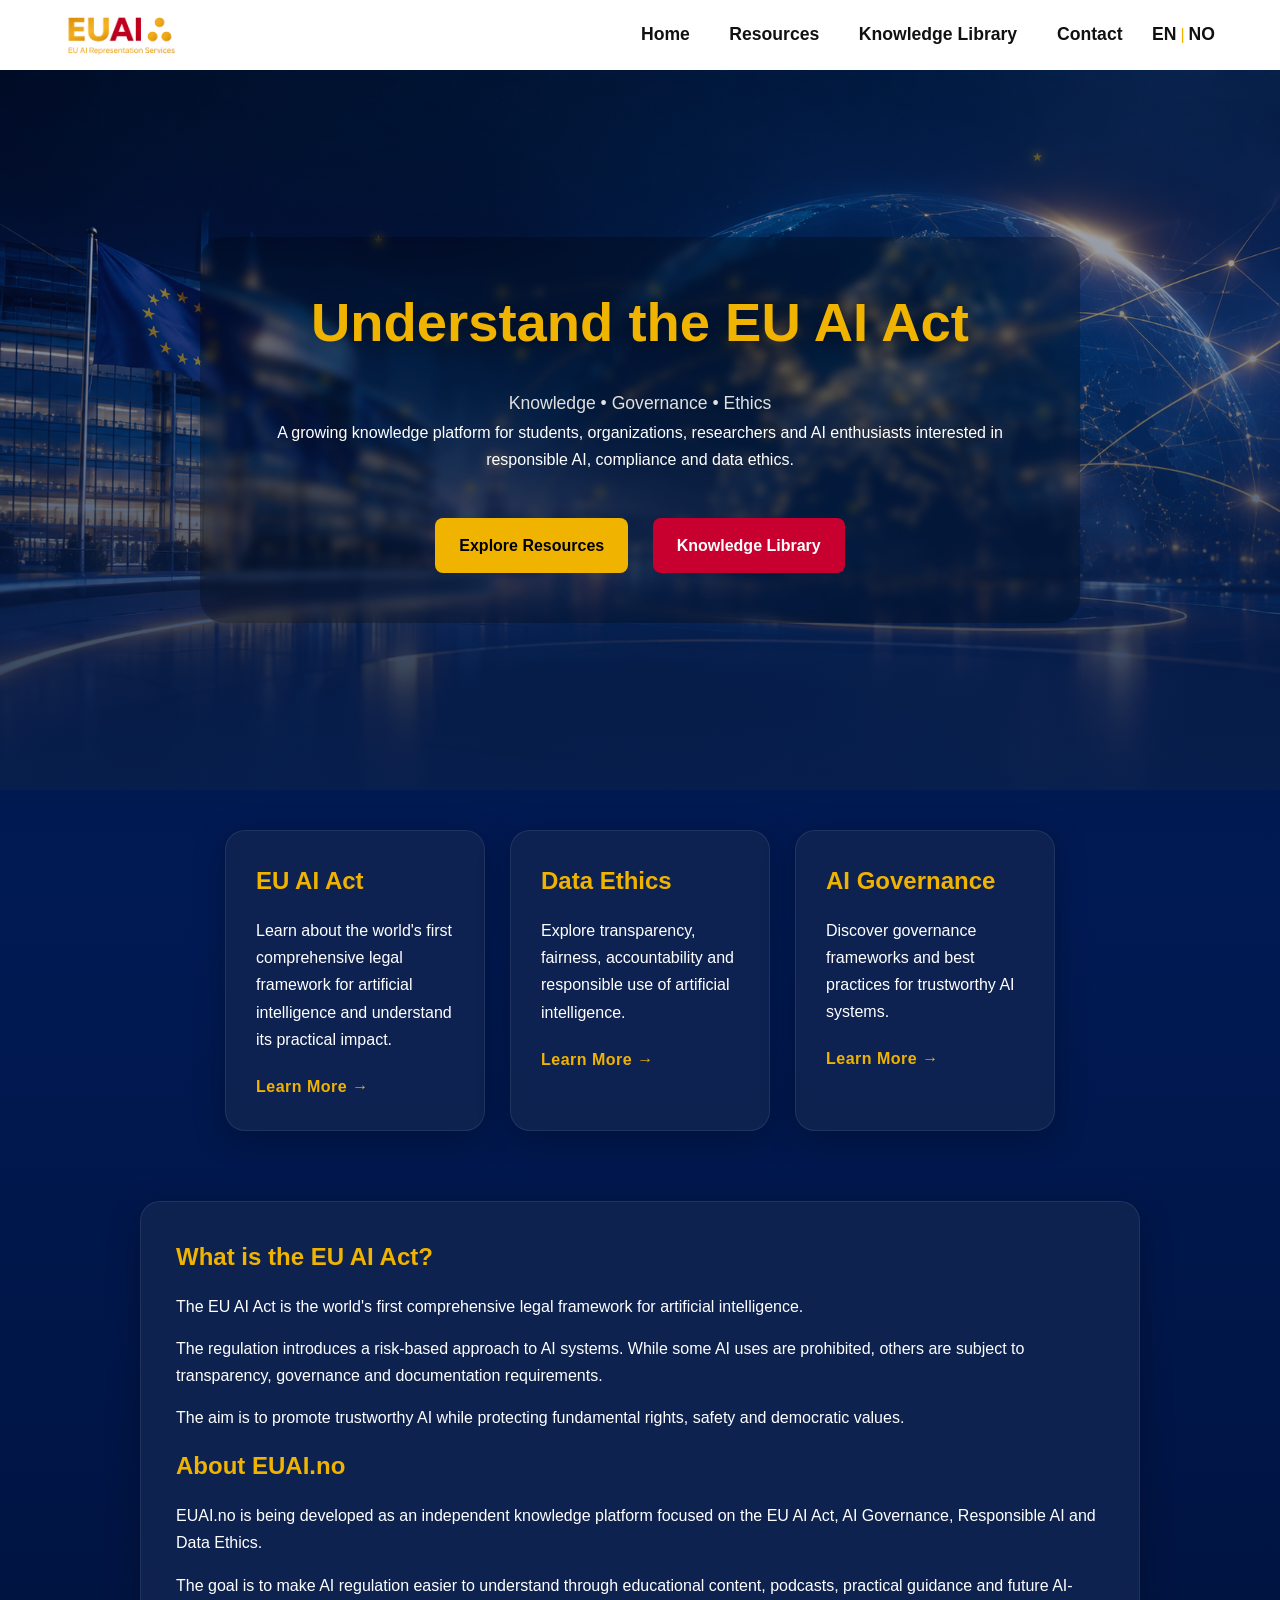
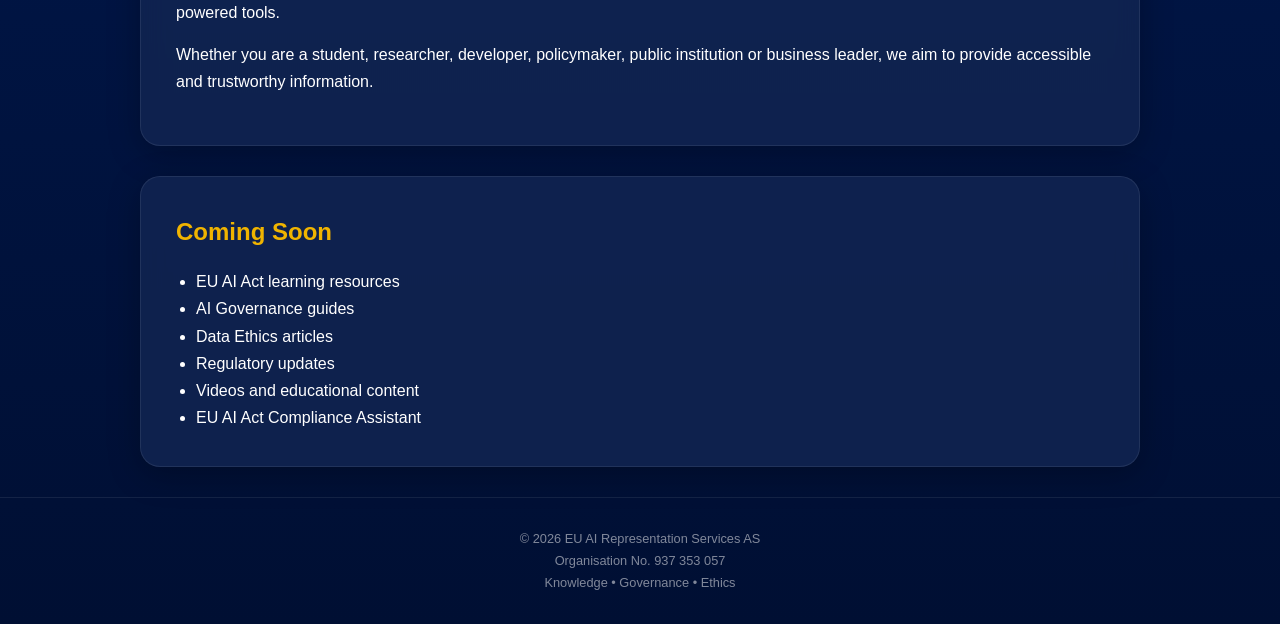
==== commit 95eef0ca: "Renamed podcast section to knowledge library" ====
--- a/index.html
+++ b/index.html
@@ -31,7 +31,9 @@
 
                 <a href="resources.html">Resources</a>
 
-                <a href="podcast.html">Podcast</a>
+                <a href="knowledge-library.html">
+                    Knowledge Library
+                </a>
 
                 <a href="contact.html">Contact</a>
 
@@ -70,8 +72,8 @@
                     Explore Resources
                 </a>
 
-                <a href="podcast.html" class="btn-secondary">
-                    Podcast
+                <a href="knowledge-library.html" class="btn-secondary">
+                    Knowledge Library
                 </a>
 
             </div>
@@ -172,7 +174,6 @@
             <li>EU AI Act learning resources</li>
             <li>AI Governance guides</li>
             <li>Data Ethics articles</li>
-            <li>Podcast episodes</li>
             <li>Regulatory updates</li>
             <li>Videos and educational content</li>
             <li>EU AI Act Compliance Assistant</li>
